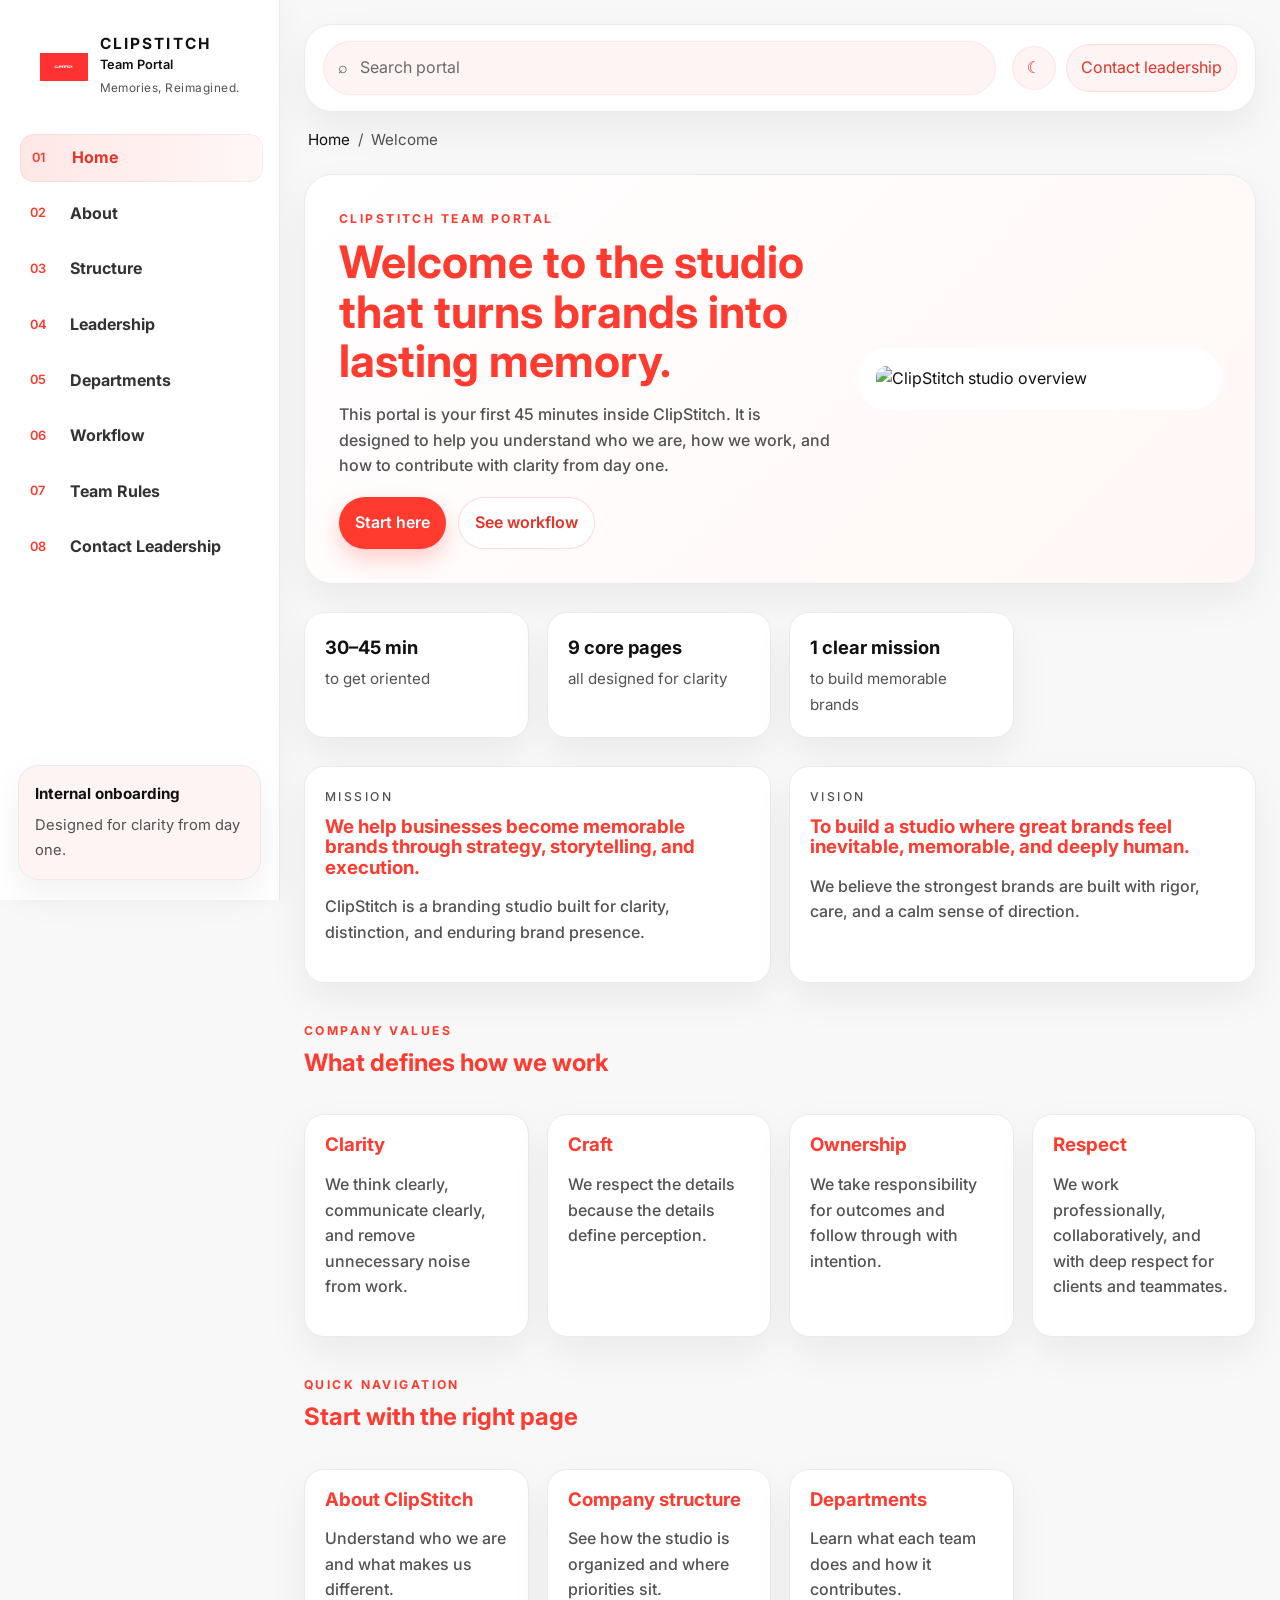
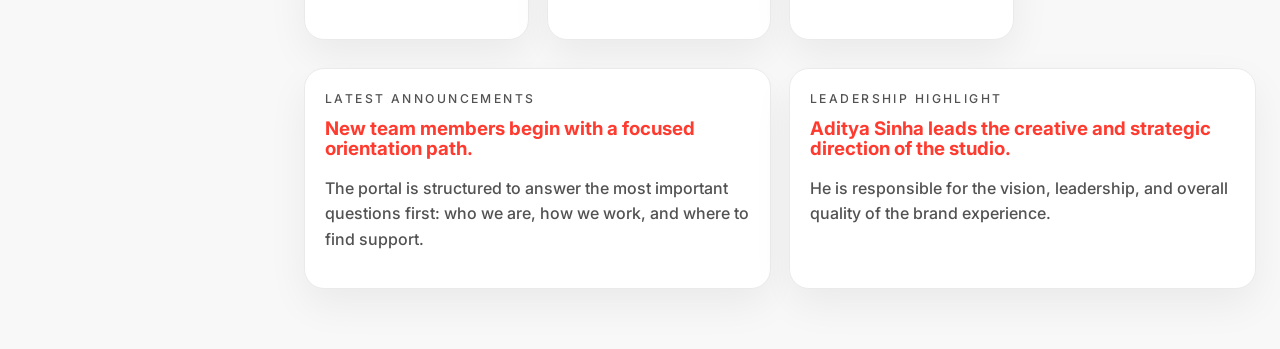
==== index.html @ f91c4169 "ClipStitch Team Portal v1" ====
<!DOCTYPE html>
<html lang="en">
  <head>
    <meta charset="UTF-8" />
    <meta name="viewport" content="width=device-width, initial-scale=1.0" />
    <title>ClipStitch | Team Portal</title>
    <meta
      name="description"
      content="A premium internal onboarding portal for ClipStitch designed to help new team members understand the company quickly."
    />
    <link rel="icon" href="assets/WhatsApp Image 2026-07-03 at 14.43.50.jpeg" type="image/jpeg" />
    <link rel="preconnect" href="https://fonts.googleapis.com" />
    <link rel="preconnect" href="https://fonts.gstatic.com" crossorigin />
    <link
      href="https://fonts.googleapis.com/css2?family=Inter:wght@400;500;600;700;800&display=swap"
      rel="stylesheet"
    />
    <link rel="stylesheet" href="style.css" />
  </head>
  <body data-page="home">
    <div class="page-loader" aria-hidden="true">
      <div class="loader-ring"></div>
    </div>

    <div class="app-shell">
      <aside class="sidebar" id="sidebar">
        <a class="brand-block" href="index.html" aria-label="ClipStitch home">
          <img src="assets/WhatsApp Image 2026-07-03 at 14.43.50.jpeg" alt="ClipStitch logo" />
          <span class="brand-text">
            <strong>CLIPSTITCH</strong>
            <small>Team Portal</small>
            <span class="brand-tagline">Memories, Reimagined.</span>
          </span>
        </a>

        <nav class="sidebar-nav" aria-label="Primary">
          <a class="nav-link active" href="index.html">
            <span>01</span>
            <strong>Home</strong>
          </a>
          <a class="nav-link" href="pages/about.html">
            <span>02</span>
            <strong>About</strong>
          </a>
          <a class="nav-link" href="pages/company-structure.html">
            <span>03</span>
            <strong>Structure</strong>
          </a>
          <a class="nav-link" href="pages/leadership.html">
            <span>04</span>
            <strong>Leadership</strong>
          </a>
          <a class="nav-link" href="pages/departments.html">
            <span>05</span>
            <strong>Departments</strong>
          </a>
          <a class="nav-link" href="pages/workflow.html">
            <span>06</span>
            <strong>Workflow</strong>
          </a>
          <a class="nav-link" href="pages/team-rules.html">
            <span>07</span>
            <strong>Team Rules</strong>
          </a>
          <a class="nav-link" href="pages/contact.html">
            <span>08</span>
            <strong>Contact Leadership</strong>
          </a>
        </nav>

        <div class="sidebar-footer">
          <p>Internal onboarding</p>
          <span>Designed for clarity from day one.</span>
        </div>
      </aside>

      <div class="main-panel">
        <header class="topbar">
          <button class="icon-button mobile-only" id="sidebarToggle" aria-label="Toggle navigation">
            ☰
          </button>

          <div class="search-box">
            <span>⌕</span>
            <input id="globalSearch" type="text" placeholder="Search portal" aria-label="Search portal" />
          </div>

          <div class="topbar-actions">
            <button class="icon-button" id="themeToggle" aria-label="Toggle dark mode">☾</button>
            <a class="pill-link" href="pages/contact.html">Contact leadership</a>
          </div>
        </header>

        <nav class="breadcrumbs" aria-label="Breadcrumb">
          <a href="index.html">Home</a>
          <span>/</span>
          <span>Welcome</span>
        </nav>

        <main class="page-content">
          <section class="hero reveal">
            <div class="hero-copy">
              <p class="eyebrow">ClipStitch Team Portal</p>
              <h1>Welcome to the studio that turns brands into lasting memory.</h1>
              <p class="hero-text">
                This portal is your first 45 minutes inside ClipStitch. It is designed to help you understand who we are, how we work, and how to contribute with clarity from day one.
              </p>
              <div class="hero-actions">
                <a class="button button-primary" href="pages/about.html">Start here</a>
                <a class="button button-secondary" href="pages/workflow.html">See workflow</a>
              </div>
            </div>
            <div class="hero-visual">
              <img src="assets/images/hero-illustration.svg" alt="ClipStitch studio overview" />
            </div>
          </section>

          <section class="stats-grid reveal">
            <article class="stat-card">
              <strong>30–45 min</strong>
              <span>to get oriented</span>
            </article>
            <article class="stat-card">
              <strong>9 core pages</strong>
              <span>all designed for clarity</span>
            </article>
            <article class="stat-card">
              <strong>1 clear mission</strong>
              <span>to build memorable brands</span>
            </article>
          </section>

          <section class="content-grid reveal">
            <article class="card card-feature search-target">
              <p class="eyebrow">Mission</p>
              <h3>We help businesses become memorable brands through strategy, storytelling, and execution.</h3>
              <p>
                ClipStitch is a branding studio built for clarity, distinction, and enduring brand presence.
              </p>
            </article>

            <article class="card card-feature search-target">
              <p class="eyebrow">Vision</p>
              <h3>To build a studio where great brands feel inevitable, memorable, and deeply human.</h3>
              <p>
                We believe the strongest brands are built with rigor, care, and a calm sense of direction.
              </p>
            </article>
          </section>

          <section class="section-header reveal">
            <div>
              <p class="eyebrow">Company values</p>
              <h2>What defines how we work</h2>
            </div>
          </section>

          <section class="cards-grid reveal">
            <article class="card search-target">
              <h3>Clarity</h3>
              <p>We think clearly, communicate clearly, and remove unnecessary noise from work.</p>
            </article>
            <article class="card search-target">
              <h3>Craft</h3>
              <p>We respect the details because the details define perception.</p>
            </article>
            <article class="card search-target">
              <h3>Ownership</h3>
              <p>We take responsibility for outcomes and follow through with intention.</p>
            </article>
            <article class="card search-target">
              <h3>Respect</h3>
              <p>We work professionally, collaboratively, and with deep respect for clients and teammates.</p>
            </article>
          </section>

          <section class="section-header reveal">
            <div>
              <p class="eyebrow">Quick navigation</p>
              <h2>Start with the right page</h2>
            </div>
          </section>

          <section class="cards-grid reveal">
            <a class="card card-link search-target" href="pages/about.html">
              <h3>About ClipStitch</h3>
              <p>Understand who we are and what makes us different.</p>
            </a>
            <a class="card card-link search-target" href="pages/company-structure.html">
              <h3>Company structure</h3>
              <p>See how the studio is organized and where priorities sit.</p>
            </a>
            <a class="card card-link search-target" href="pages/departments.html">
              <h3>Departments</h3>
              <p>Learn what each team does and how it contributes.</p>
            </a>
          </section>

          <section class="content-grid reveal">
            <article class="card card-feature search-target">
              <p class="eyebrow">Latest announcements</p>
              <h3>New team members begin with a focused orientation path.</h3>
              <p>
                The portal is structured to answer the most important questions first: who we are, how we work, and where to find support.
              </p>
            </article>

            <article class="card card-feature search-target">
              <p class="eyebrow">Leadership highlight</p>
              <h3>Aditya Sinha leads the creative and strategic direction of the studio.</h3>
              <p>
                He is responsible for the vision, leadership, and overall quality of the brand experience.
              </p>
            </article>
          </section>
        </main>
      </div>
    </div>

    <button class="back-to-top" id="backToTop" aria-label="Back to top">↑</button>
    <div class="progress-bar" id="progressBar"></div>

    <script src="script.js"></script>
  </body>
</html>
---- style.css ----
:root {
  --bg: #f8f8f8;
  --surface: #ffffff;
  --surface-2: #fdf4f3;
  --text: #111111;
  --muted: #525252;
  --border: #eaeaea;
  --accent: #ff3b30;
  --accent-soft: rgba(255, 59, 48, 0.12);
  --accent-strong: #e43328;
  --shadow: 0 16px 40px rgba(17, 17, 17, 0.06);
  --radius-xl: 28px;
  --radius-lg: 20px;
  --radius-md: 14px;
  --transition: 220ms ease;
}

:root[data-theme="dark"] {
  --bg: #0f0f0f;
  --surface: #171717;
  --surface-2: #201312;
  --text: #f8f8f8;
  --muted: #d2d2d2;
  --border: rgba(255, 255, 255, 0.12);
  --accent: #ff6a5e;
  --accent-soft: rgba(255, 106, 94, 0.2);
  --accent-strong: #ff574d;
  --shadow: 0 18px 40px rgba(0, 0, 0, 0.3);
}

* {
  box-sizing: border-box;
}

html {
  scroll-behavior: smooth;
}

body {
  margin: 0;
  font-family: "Inter", system-ui, -apple-system, BlinkMacSystemFont, "Segoe UI", sans-serif;
  background: var(--bg);
  color: var(--text);
  line-height: 1.6;
  min-height: 100vh;
  transition: background var(--transition), color var(--transition);
}

img {
  display: block;
  max-width: 100%;
}

a {
  color: var(--accent);
  text-decoration: none;
}

button,
input {
  font: inherit;
}

.page-loader {
  position: fixed;
  inset: 0;
  display: grid;
  place-items: center;
  background: var(--bg);
  z-index: 999;
  transition: opacity 400ms ease, visibility 400ms ease;
}

body.loaded .page-loader {
  opacity: 0;
  visibility: hidden;
  pointer-events: none;
}

.loader-ring {
  width: 44px;
  height: 44px;
  border: 3px solid var(--border);
  border-top-color: var(--accent);
  border-radius: 50%;
  animation: spin 800ms linear infinite;
}

@keyframes spin {
  to {
    transform: rotate(360deg);
  }
}

.app-shell {
  display: grid;
  grid-template-columns: 280px 1fr;
  min-height: 100vh;
}

.sidebar {
  position: sticky;
  top: 0;
  height: 100vh;
  padding: 24px 18px 20px;
  background: #ffffff;
  border-right: 1px solid var(--border);
  display: flex;
  flex-direction: column;
  gap: 24px;
  box-shadow: 6px 0 24px rgba(17, 17, 17, 0.03);
}

:root[data-theme="dark"] .sidebar {
  background: #151515;
  box-shadow: 6px 0 24px rgba(0, 0, 0, 0.16);
}

.brand-block {
  display: flex;
  align-items: center;
  gap: 12px;
  padding: 12px 10px;
  border-radius: var(--radius-md);
  text-align: left;
  justify-content: center;
}

.brand-block img {
  width: 48px;
  height: 48px;
  object-fit: contain;
  border-radius: 12px;
  flex-shrink: 0;
}

.brand-block .brand-text {
  display: flex;
  flex-direction: column;
  gap: 2px;
}

.brand-block strong {
  display: block;
  font-size: 0.96rem;
  letter-spacing: 0.14em;
  line-height: 1.1;
  color: var(--text);
}

.brand-block small {
  display: block;
  color: var(--text);
  font-size: 0.8rem;
  font-weight: 600;
}

.brand-block .brand-tagline {
  font-size: 0.74rem;
  color: var(--muted);
  letter-spacing: 0.04em;
  margin-top: 2px;
}

.sidebar-nav {
  display: flex;
  flex-direction: column;
  gap: 8px;
}

.nav-link {
  display: flex;
  align-items: center;
  gap: 12px;
  padding: 11px 12px;
  border-radius: 14px;
  color: #333333;
  font-weight: 600;
  transition: background var(--transition), color var(--transition), transform var(--transition);
}

:root[data-theme="dark"] .nav-link {
  color: #f2f2f2;
}

.nav-link:hover,
.nav-link.active {
  background: linear-gradient(90deg, var(--accent-soft), rgba(255, 59, 48, 0.04));
  color: var(--accent-strong);
  transform: translateX(2px);
  box-shadow: inset 0 0 0 1px rgba(255, 59, 48, 0.08);
}

.nav-link span {
  font-size: 0.8rem;
  color: var(--accent);
  min-width: 28px;
}

.sidebar-footer {
  margin-top: auto;
  padding: 16px;
  border-radius: var(--radius-lg);
  background: var(--surface-2);
  border: 1px solid var(--border);
  box-shadow: var(--shadow);
}

.sidebar-footer p {
  margin: 0 0 6px;
  font-size: 0.95rem;
  font-weight: 700;
  color: var(--text);
}

.sidebar-footer span {
  color: var(--muted);
  font-size: 0.92rem;
}

.sidebar-footer a {
  color: var(--accent);
  font-size: 0.9rem;
  font-weight: 600;
}

.main-panel {
  padding: 24px 24px 60px;
}

.topbar {
  display: flex;
  justify-content: space-between;
  align-items: center;
  gap: 16px;
  padding: 16px 18px;
  background: rgba(255, 255, 255, 0.95);
  backdrop-filter: blur(18px);
  border: 1px solid var(--border);
  border-radius: var(--radius-xl);
  position: sticky;
  top: 18px;
  z-index: 30;
  box-shadow: var(--shadow);
}

:root[data-theme="dark"] .topbar {
  background: rgba(23, 23, 23, 0.95);
}

.search-box {
  flex: 1;
  display: flex;
  align-items: center;
  gap: 10px;
  min-width: 220px;
  padding: 12px 14px;
  border-radius: 999px;
  background: var(--surface-2);
  color: var(--muted);
  border: 1px solid rgba(255, 59, 48, 0.08);
}

.search-box input {
  border: 0;
  outline: 0;
  background: transparent;
  color: var(--text);
  width: 100%;
}

.search-box input::placeholder {
  color: #6b6b6b;
}

:root[data-theme="dark"] .search-box input::placeholder {
  color: #cfcfcf;
}

.topbar-actions {
  display: flex;
  align-items: center;
  gap: 10px;
}

.icon-button,
.button,
.pill-link {
  border: 0;
  border-radius: 999px;
  transition: transform var(--transition), background var(--transition), color var(--transition), box-shadow var(--transition);
}

.icon-button {
  width: 44px;
  height: 44px;
  display: grid;
  place-items: center;
  background: var(--surface-2);
  color: var(--accent-strong);
  cursor: pointer;
  border: 1px solid rgba(255, 59, 48, 0.08);
}

.icon-button:hover,
.button:hover,
.pill-link:hover {
  transform: translateY(-1px);
}

.pill-link {
  padding: 10px 14px;
  background: var(--surface-2);
  color: var(--accent-strong);
  border: 1px solid rgba(255, 59, 48, 0.1);
}

.breadcrumbs {
  display: flex;
  align-items: center;
  gap: 8px;
  padding: 16px 4px 22px;
  color: var(--muted);
  font-size: 0.95rem;
}

.breadcrumbs a {
  color: var(--text);
}

.page-content {
  display: flex;
  flex-direction: column;
  gap: 28px;
}

.hero {
  display: grid;
  grid-template-columns: 1.15fr 0.85fr;
  gap: 28px;
  padding: 34px;
  background: linear-gradient(135deg, #ffffff 0%, #fff7f5 100%);
  border-radius: var(--radius-xl);
  box-shadow: var(--shadow);
  align-items: center;
  border: 1px solid var(--border);
}

.eyebrow {
  margin: 0 0 10px;
  text-transform: uppercase;
  letter-spacing: 0.2em;
  font-size: 0.76rem;
  font-weight: 700;
  color: var(--accent);
}

.hero h1,
.section-header h2,
.card h3,
.page-title h1 {
  margin: 0 0 10px;
  line-height: 1.1;
  color: var(--accent);
}

.hero h1 {
  font-size: clamp(2rem, 3.5vw, 3rem);
}

.hero-text,
.card p,
.page-intro,
.section-copy {
  color: var(--muted);
  font-weight: 500;
}

.hero-actions {
  display: flex;
  flex-wrap: wrap;
  gap: 12px;
  margin-top: 18px;
}

.button {
  display: inline-flex;
  align-items: center;
  justify-content: center;
  cursor: pointer;
  padding: 12px 16px;
  font-weight: 600;
}

.button-primary {
  background: var(--accent);
  color: white;
  box-shadow: 0 10px 22px rgba(255, 59, 48, 0.24);
}

.button-secondary {
  background: var(--surface);
  color: var(--accent-strong);
  border: 1px solid rgba(255, 59, 48, 0.18);
}

.hero-visual img {
  border-radius: var(--radius-xl);
  background: var(--surface);
  padding: 18px;
  width: 100%;
}

.stats-grid,
.cards-grid {
  display: grid;
  grid-template-columns: repeat(4, minmax(0, 1fr));
  gap: 18px;
}

.stat-card,
.card {
  background: var(--surface);
  border: 1px solid var(--border);
  border-radius: var(--radius-lg);
  padding: 20px;
  box-shadow: var(--shadow);
  transition: transform var(--transition), border-color var(--transition), box-shadow var(--transition);
}

.stat-card:hover,
.card:hover {
  transform: translateY(-2px);
  border-color: rgba(255, 59, 48, 0.2);
  box-shadow: 0 18px 42px rgba(17, 17, 17, 0.08);
}

.stat-card strong {
  display: block;
  font-size: 1.15rem;
  margin-bottom: 4px;
}

.stat-card span {
  color: var(--muted);
  font-size: 0.95rem;
}

.content-grid {
  display: grid;
  grid-template-columns: repeat(2, minmax(0, 1fr));
  gap: 18px;
}

.section-header {
  display: flex;
  justify-content: space-between;
  align-items: end;
  padding-top: 10px;
}

.card-link {
  display: block;
}

.card-link h3 {
  margin-bottom: 10px;
}

.page-title {
  padding: 12px 0 8px;
}

.page-title h1 {
  font-size: clamp(1.8rem, 2.6vw, 2.4rem);
}

.pill-list {
  display: flex;
  flex-wrap: wrap;
  gap: 10px;
  margin-top: 14px;
}

.pill-list span {
  padding: 8px 12px;
  border-radius: 999px;
  background: var(--surface-2);
  color: var(--text);
  font-weight: 600;
}

.org-chart {
  display: grid;
  gap: 16px;
  padding: 20px 0;
}

.org-node {
  background: var(--surface);
  border: 1px solid var(--border);
  border-radius: var(--radius-lg);
  padding: 16px 18px;
  cursor: pointer;
  transition: border-color var(--transition), transform var(--transition), box-shadow var(--transition);
}

.org-node:hover,
.org-node.active {
  border-color: rgba(255, 59, 48, 0.22);
  transform: translateY(-1px);
  box-shadow: 0 12px 28px rgba(255, 59, 48, 0.08);
}

.org-node strong {
  display: block;
  margin-bottom: 3px;
  color: var(--accent);
  font-weight: 700;
}

.org-node small {
  color: var(--text);
  font-weight: 600;
}

.org-details {
  padding: 20px;
  background: var(--surface);
  border: 1px solid var(--border);
  border-radius: var(--radius-lg);
  box-shadow: var(--shadow);
}

.org-details h3 {
  margin-top: 0;
  margin-bottom: 8px;
  color: var(--accent);
}

.org-details p {
  color: var(--muted);
  font-weight: 500;
}

.leadership-grid,
.departments-grid {
  display: grid;
  grid-template-columns: repeat(2, minmax(0, 1fr));
  gap: 18px;
}

.profile-card,
.department-card,
.timeline-card,
.rule-card,
.resource-card,
.contact-card {
  background: var(--surface);
  border: 1px solid var(--border);
  border-radius: var(--radius-lg);
  padding: 20px;
  box-shadow: var(--shadow);
}

.profile-card h3,
.department-card h3,
.timeline-card h3,
.rule-card h3,
.resource-card h3,
.contact-card h3 {
  margin-top: 0;
  color: var(--accent);
}

.profile-meta,
.department-meta {
  color: var(--text);
  font-weight: 600;
  margin-bottom: 12px;
}

.list-stack {
  display: grid;
  gap: 8px;
  margin: 0;
  padding-left: 16px;
  color: var(--muted);
}

.list-stack li {
  color: var(--muted);
  font-weight: 500;
}

.timeline {
  position: relative;
  display: grid;
  gap: 14px;
  padding-left: 16px;
  margin-top: 8px;
}

.timeline::before {
  content: "";
  position: absolute;
  left: 6px;
  top: 0;
  bottom: 0;
  width: 2px;
  background: var(--border);
}

.timeline-card {
  position: relative;
  margin-left: 16px;
}

.timeline-card::before {
  content: "";
  position: absolute;
  left: -23px;
  top: 18px;
  width: 12px;
  height: 12px;
  border-radius: 50%;
  background: var(--accent);
  box-shadow: 0 0 0 4px rgba(255, 59, 48, 0.12);
}

.check-grid {
  display: grid;
  gap: 14px;
}

.check-item {
  display: flex;
  gap: 12px;
  align-items: flex-start;
  padding: 14px 16px;
  background: var(--surface-2);
  border-radius: var(--radius-md);
}

.check-item strong {
  display: block;
  margin-bottom: 3px;
  color: var(--accent);
}

.check-item span {
  color: var(--muted);
  font-weight: 500;
}

.download-list {
  display: grid;
  gap: 14px;
}

.resource-card a {
  color: var(--accent);
  font-weight: 700;
}

.contact-grid {
  display: grid;
  grid-template-columns: repeat(3, minmax(0, 1fr));
  gap: 18px;
}

.empty-state {
  display: none;
  padding: 24px;
  border: 1px dashed var(--border);
  border-radius: var(--radius-lg);
  text-align: center;
  color: var(--text);
  background: var(--surface);
  font-weight: 600;
}

.empty-state.active {
  display: block;
}

.reveal {
  opacity: 0;
  transform: translateY(16px);
  transition: opacity 600ms ease, transform 600ms ease;
}

.reveal.is-visible {
  opacity: 1;
  transform: translateY(0);
}

.back-to-top {
  position: fixed;
  right: 24px;
  bottom: 24px;
  width: 48px;
  height: 48px;
  border: 0;
  border-radius: 50%;
  background: var(--accent);
  color: white;
  box-shadow: var(--shadow);
  cursor: pointer;
  opacity: 0;
  visibility: hidden;
  pointer-events: none;
  transition: opacity var(--transition), visibility var(--transition), transform var(--transition);
}

.back-to-top:hover {
  transform: translateY(-2px);
}

.back-to-top.visible {
  opacity: 1;
  visibility: visible;
  pointer-events: auto;
}

.progress-bar {
  position: fixed;
  top: 0;
  left: 0;
  height: 3px;
  width: 0;
  background: linear-gradient(90deg, var(--accent), #ff8a80);
  z-index: 100;
}

::-webkit-scrollbar {
  width: 10px;
}

::-webkit-scrollbar-track {
  background: var(--bg);
}

::-webkit-scrollbar-thumb {
  background: rgba(255, 59, 48, 0.28);
  border-radius: 999px;
}

::-webkit-scrollbar-thumb:hover {
  background: rgba(255, 59, 48, 0.4);
}

.mobile-only {
  display: none;
}

@media (max-width: 1040px) {
  .stats-grid,
  .cards-grid,
  .leadership-grid,
  .departments-grid,
  .content-grid,
  .contact-grid {
    grid-template-columns: repeat(2, minmax(0, 1fr));
  }
}

@media (max-width: 840px) {
  .app-shell {
    grid-template-columns: 1fr;
  }

  .sidebar {
    position: fixed;
    left: -320px;
    width: min(280px, 84vw);
    z-index: 60;
    transition: left var(--transition);
  }

  .sidebar.open {
    left: 0;
  }

  .mobile-only {
    display: grid;
  }

  .topbar {
    padding: 14px;
  }

  .hero {
    grid-template-columns: 1fr;
    padding: 24px;
  }

  .stats-grid,
  .cards-grid,
  .content-grid,
  .leadership-grid,
  .departments-grid,
  .contact-grid {
    grid-template-columns: 1fr;
  }
}

@media (max-width: 560px) {
  .main-panel {
    padding: 16px 14px 48px;
  }

  .topbar {
    flex-wrap: wrap;
  }

  .search-box {
    order: 3;
    width: 100%;
  }
}
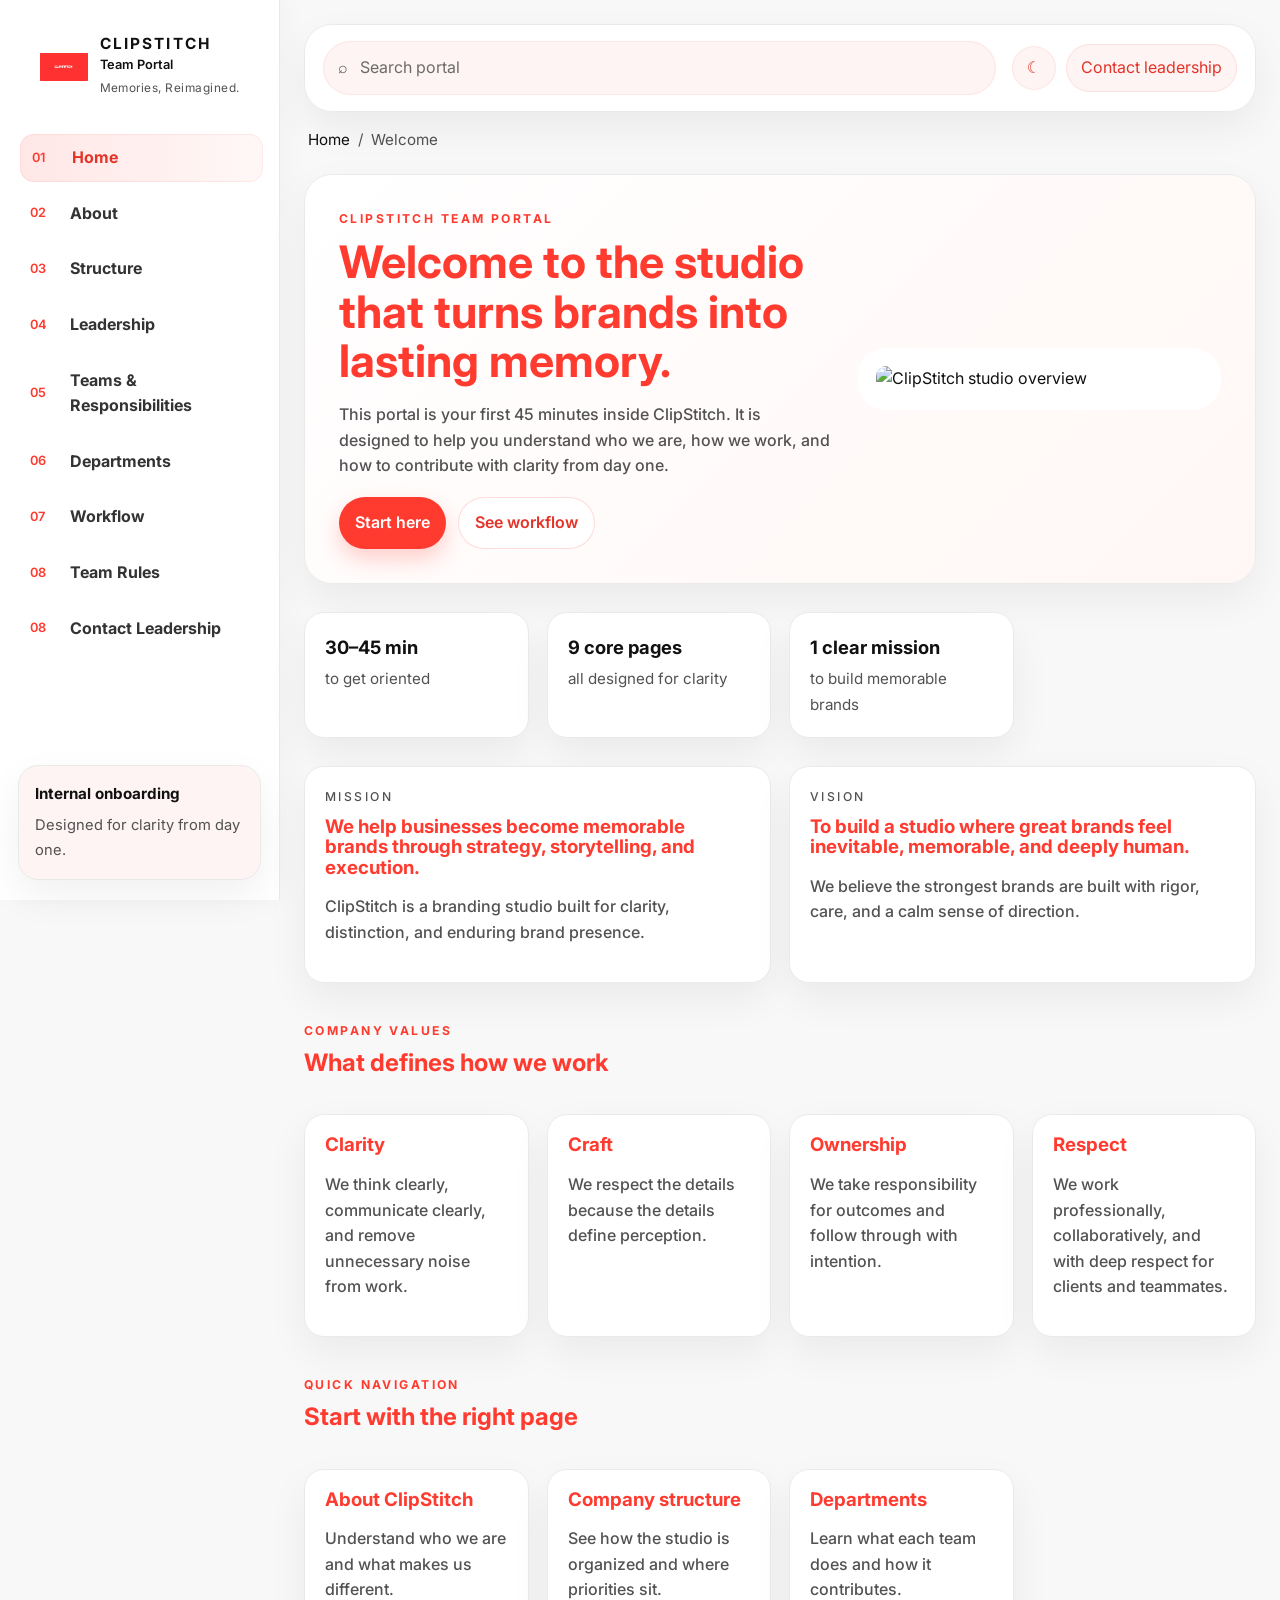
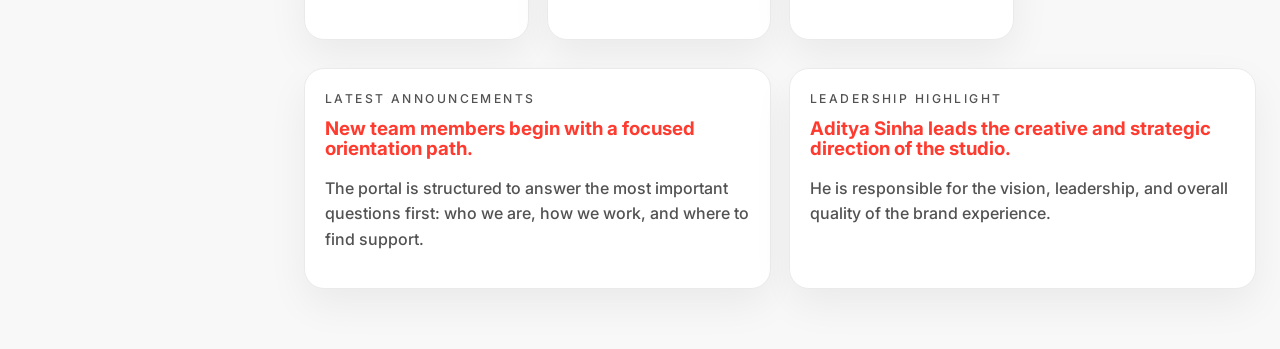
==== commit 799b40df: "new  hanges" ====
--- a/index.html
+++ b/index.html
@@ -50,16 +50,20 @@
             <span>04</span>
             <strong>Leadership</strong>
           </a>
+          <a class="nav-link" href="pages/teams-responsibilities.html">
+            <span>05</span>
+            <strong>Teams & Responsibilities</strong>
+          </a>
           <a class="nav-link" href="pages/departments.html">
-            <span>05</span>
+            <span>06</span>
             <strong>Departments</strong>
           </a>
           <a class="nav-link" href="pages/workflow.html">
-            <span>06</span>
+            <span>07</span>
             <strong>Workflow</strong>
           </a>
           <a class="nav-link" href="pages/team-rules.html">
-            <span>07</span>
+            <span>08</span>
             <strong>Team Rules</strong>
           </a>
           <a class="nav-link" href="pages/contact.html">
--- a/style.css
+++ b/style.css
@@ -457,6 +457,506 @@
   justify-content: space-between;
   align-items: end;
   padding-top: 10px;
+}
+
+.showcase-hero {
+  display: flex;
+  justify-content: space-between;
+  align-items: end;
+  gap: 18px;
+  padding: 32px;
+  margin: 18px 0 24px;
+  border: 1px solid var(--border);
+  border-radius: var(--radius-xl);
+  background: linear-gradient(135deg, #ffffff 0%, var(--surface-2) 100%);
+  box-shadow: var(--shadow);
+}
+
+.showcase-hero h1 {
+  margin: 8px 0 10px;
+  font-size: clamp(2rem, 3vw, 3rem);
+}
+
+.showcase-hero-badge {
+  padding: 16px 18px;
+  border-radius: var(--radius-lg);
+  background: var(--accent);
+  color: white;
+  min-width: 180px;
+  box-shadow: 0 20px 40px rgba(255, 59, 48, 0.22);
+}
+
+.showcase-hero-badge span {
+  display: block;
+  font-size: 0.8rem;
+  text-transform: uppercase;
+  letter-spacing: 0.16em;
+  opacity: 0.9;
+}
+
+.showcase-hero-badge strong {
+  display: block;
+  margin-top: 6px;
+  font-size: 1.3rem;
+}
+
+.featured-project {
+  display: grid;
+  grid-template-columns: 1.2fr 0.8fr;
+  gap: 20px;
+  margin-bottom: 24px;
+  padding: 20px;
+  border: 1px solid var(--border);
+  border-radius: var(--radius-xl);
+  background: var(--surface);
+  box-shadow: var(--shadow);
+}
+
+.featured-media {
+  min-height: 320px;
+}
+
+.featured-thumb {
+  position: relative;
+  height: 100%;
+  min-height: 320px;
+  border-radius: calc(var(--radius-xl) - 4px);
+  background: linear-gradient(135deg, rgba(255, 59, 48, 0.18), rgba(17, 17, 17, 0.4)), url("../assets/images/hero-illustration.svg") center/cover;
+  overflow: hidden;
+}
+
+.thumb-overlay {
+  position: absolute;
+  inset: 0;
+  display: flex;
+  flex-direction: column;
+  justify-content: flex-end;
+  padding: 24px;
+  background: linear-gradient(180deg, transparent 20%, rgba(0, 0, 0, 0.55) 100%);
+  color: white;
+}
+
+.thumb-overlay h2 {
+  margin: 6px 0 4px;
+  font-size: clamp(1.6rem, 2.2vw, 2.2rem);
+}
+
+.status-pill {
+  width: fit-content;
+  padding: 8px 12px;
+  border-radius: 999px;
+  background: rgba(255, 255, 255, 0.16);
+  backdrop-filter: blur(8px);
+  font-size: 0.8rem;
+  font-weight: 700;
+  letter-spacing: 0.08em;
+  text-transform: uppercase;
+}
+
+.featured-copy h3 {
+  margin-top: 0;
+  margin-bottom: 10px;
+  font-size: clamp(1.2rem, 1.8vw, 1.45rem);
+}
+
+.video-shell {
+  padding: 12px;
+  border: 1px solid var(--border);
+  border-radius: var(--radius-lg);
+  background: linear-gradient(180deg, var(--surface), var(--surface-2));
+}
+
+.video-frame {
+  position: relative;
+  border-radius: 18px;
+  overflow: hidden;
+  background: #000;
+  box-shadow: 0 20px 45px rgba(17, 17, 17, 0.16);
+  transition: transform var(--transition), box-shadow var(--transition);
+}
+
+.video-frame:hover {
+  transform: translateY(-3px);
+  box-shadow: 0 26px 48px rgba(17, 17, 17, 0.2);
+}
+
+.showcase-video {
+  display: block;
+  width: 100%;
+  height: auto;
+  aspect-ratio: 16 / 9;
+  object-fit: cover;
+  background: linear-gradient(135deg, rgba(255, 59, 48, 0.28), rgba(17, 17, 17, 0.8));
+}
+
+.video-overlay {
+  position: absolute;
+  inset: 0;
+  display: grid;
+  place-items: center;
+  background: linear-gradient(180deg, rgba(0, 0, 0, 0.08), rgba(0, 0, 0, 0.24));
+  pointer-events: none;
+}
+
+.play-badge {
+  width: 72px;
+  height: 72px;
+  border-radius: 50%;
+  display: grid;
+  place-items: center;
+  background: rgba(255, 255, 255, 0.92);
+  color: var(--accent);
+  font-size: 1.5rem;
+  box-shadow: 0 16px 32px rgba(0, 0, 0, 0.2);
+}
+
+.video-caption {
+  margin-top: 12px;
+  font-weight: 700;
+  color: var(--text);
+}
+
+.overview-grid {
+  display: grid;
+  grid-template-columns: repeat(2, minmax(0, 1fr));
+  gap: 14px;
+  margin-top: 8px;
+}
+
+.overview-grid div {
+  padding: 12px 14px;
+  border-radius: 12px;
+  background: var(--surface-2);
+  display: flex;
+  flex-direction: column;
+  gap: 3px;
+}
+
+.overview-grid strong {
+  color: var(--accent);
+  font-size: 0.84rem;
+  text-transform: uppercase;
+  letter-spacing: 0.08em;
+}
+
+.overview-grid span {
+  color: var(--text);
+  font-weight: 600;
+}
+
+.credits-list {
+  display: grid;
+  gap: 10px;
+  margin-top: 8px;
+}
+
+.credits-list div {
+  padding: 12px 14px;
+  border-radius: 12px;
+  background: var(--surface-2);
+  display: flex;
+  flex-direction: column;
+  gap: 3px;
+}
+
+.credits-list strong {
+  color: var(--accent);
+}
+
+.credits-list span {
+  color: var(--text);
+  font-weight: 600;
+}
+
+.quote-card {
+  padding: 28px 24px;
+  margin-top: 18px;
+  border-radius: var(--radius-xl);
+  background: linear-gradient(135deg, var(--accent), #ff7a6d);
+  color: white;
+  text-align: center;
+  box-shadow: 0 20px 45px rgba(255, 59, 48, 0.18);
+}
+
+.quote-card p {
+  margin: 0;
+  font-size: clamp(1.1rem, 1.8vw, 1.4rem);
+  font-weight: 700;
+}
+
+@media (max-width: 1040px) {
+  .showcase-hero,
+  .featured-project {
+    grid-template-columns: 1fr;
+    flex-direction: column;
+    align-items: flex-start;
+  }
+}
+
+@media (max-width: 840px) {
+  .showcase-hero {
+    padding: 22px;
+  }
+
+  .featured-project {
+    padding: 16px;
+  }
+
+  .overview-grid {
+    grid-template-columns: 1fr;
+  }
+}
+
+.hero-intro {
+  display: grid;
+  grid-template-columns: 1.3fr 0.7fr;
+  gap: 18px;
+  padding: 28px;
+  margin: 18px 0 24px;
+  border: 1px solid var(--border);
+  border-radius: var(--radius-xl);
+  background: linear-gradient(135deg, var(--surface), var(--surface-2));
+  box-shadow: var(--shadow);
+}
+
+.hero-intro h2 {
+  margin: 0 0 10px;
+  font-size: clamp(1.4rem, 2.2vw, 2rem);
+}
+
+.hero-stats {
+  display: grid;
+  gap: 12px;
+}
+
+.mini-stat {
+  padding: 14px 16px;
+  border-radius: var(--radius-md);
+  background: var(--surface);
+  border: 1px solid var(--border);
+}
+
+.mini-stat strong {
+  display: block;
+  color: var(--accent);
+  margin-bottom: 3px;
+}
+
+.mini-stat span {
+  color: var(--muted);
+  font-size: 0.95rem;
+}
+
+.toc-shell {
+  display: grid;
+  grid-template-columns: 0.9fr 1.1fr;
+  gap: 18px;
+  margin-bottom: 24px;
+}
+
+.toc-card {
+  position: sticky;
+  top: 96px;
+  align-self: start;
+}
+
+.toc-list {
+  display: grid;
+  gap: 10px;
+  margin-top: 12px;
+}
+
+.toc-list a {
+  display: flex;
+  justify-content: space-between;
+  align-items: center;
+  padding: 10px 12px;
+  border-radius: 12px;
+  background: var(--surface-2);
+  color: var(--text);
+  font-weight: 600;
+}
+
+.toc-list a span {
+  color: var(--accent);
+}
+
+.department-section {
+  margin-bottom: 16px;
+}
+
+.dept-accordion {
+  border: 1px solid var(--border);
+  border-radius: var(--radius-xl);
+  background: var(--surface);
+  box-shadow: var(--shadow);
+  overflow: hidden;
+}
+
+.dept-accordion summary {
+  cursor: pointer;
+  list-style: none;
+  display: flex;
+  justify-content: space-between;
+  align-items: center;
+  padding: 20px 22px;
+  font-weight: 700;
+  color: var(--text);
+  background: linear-gradient(90deg, rgba(255, 59, 48, 0.06), transparent);
+}
+
+.dept-accordion summary::-webkit-details-marker {
+  display: none;
+}
+
+.dept-title {
+  display: flex;
+  align-items: center;
+  gap: 10px;
+  font-size: 1.05rem;
+}
+
+.dept-icon {
+  font-size: 1.2rem;
+}
+
+.summary-pill {
+  padding: 7px 10px;
+  border-radius: 999px;
+  background: var(--surface-2);
+  color: var(--accent);
+  font-size: 0.8rem;
+}
+
+.dept-body {
+  padding: 20px 22px 24px;
+  display: grid;
+  gap: 16px;
+}
+
+.dept-intro {
+  color: var(--muted);
+  font-size: 1rem;
+  margin: 0;
+}
+
+.dept-chip-row {
+  display: flex;
+  flex-wrap: wrap;
+  gap: 10px;
+}
+
+.chip {
+  padding: 8px 12px;
+  border-radius: 999px;
+  background: var(--surface-2);
+  color: var(--accent);
+  font-weight: 600;
+  font-size: 0.9rem;
+}
+
+.dept-grid {
+  display: grid;
+  grid-template-columns: repeat(2, minmax(0, 1fr));
+  gap: 16px;
+}
+
+.info-card {
+  padding: 18px;
+  border-radius: var(--radius-lg);
+  background: var(--surface-2);
+  border: 1px solid var(--border);
+}
+
+.info-card h3 {
+  margin-top: 0;
+  margin-bottom: 10px;
+  color: var(--accent);
+}
+
+.info-card p,
+.info-card li {
+  color: var(--muted);
+  font-weight: 500;
+}
+
+.info-card ul {
+  margin: 8px 0 0;
+  padding-left: 18px;
+}
+
+.role-stack {
+  display: grid;
+  gap: 10px;
+}
+
+.role-card {
+  padding: 12px 14px;
+  border-radius: 12px;
+  background: var(--surface);
+  border: 1px solid var(--border);
+}
+
+.role-card strong {
+  display: block;
+  margin-bottom: 4px;
+  color: var(--text);
+}
+
+.workflow-grid {
+  display: grid;
+  gap: 10px;
+}
+
+.workflow-step {
+  padding: 12px 14px;
+  border-radius: 12px;
+  background: var(--surface);
+  border: 1px solid var(--border);
+  display: flex;
+  flex-direction: column;
+  gap: 3px;
+}
+
+.workflow-step strong {
+  color: var(--accent);
+}
+
+.quote-card {
+  font-size: 1.05rem;
+  font-weight: 700;
+  color: var(--accent);
+}
+
+.checklist {
+  display: grid;
+  gap: 8px;
+}
+
+@media (max-width: 1040px) {
+  .hero-intro,
+  .toc-shell,
+  .dept-grid {
+    grid-template-columns: 1fr;
+  }
+
+  .toc-card {
+    position: static;
+  }
+}
+
+@media (max-width: 840px) {
+  .hero-intro {
+    padding: 20px;
+  }
+
+  .dept-accordion summary {
+    padding: 16px 18px;
+  }
+
+  .dept-body {
+    padding: 16px 18px 20px;
+  }
 }
 
 .card-link {
